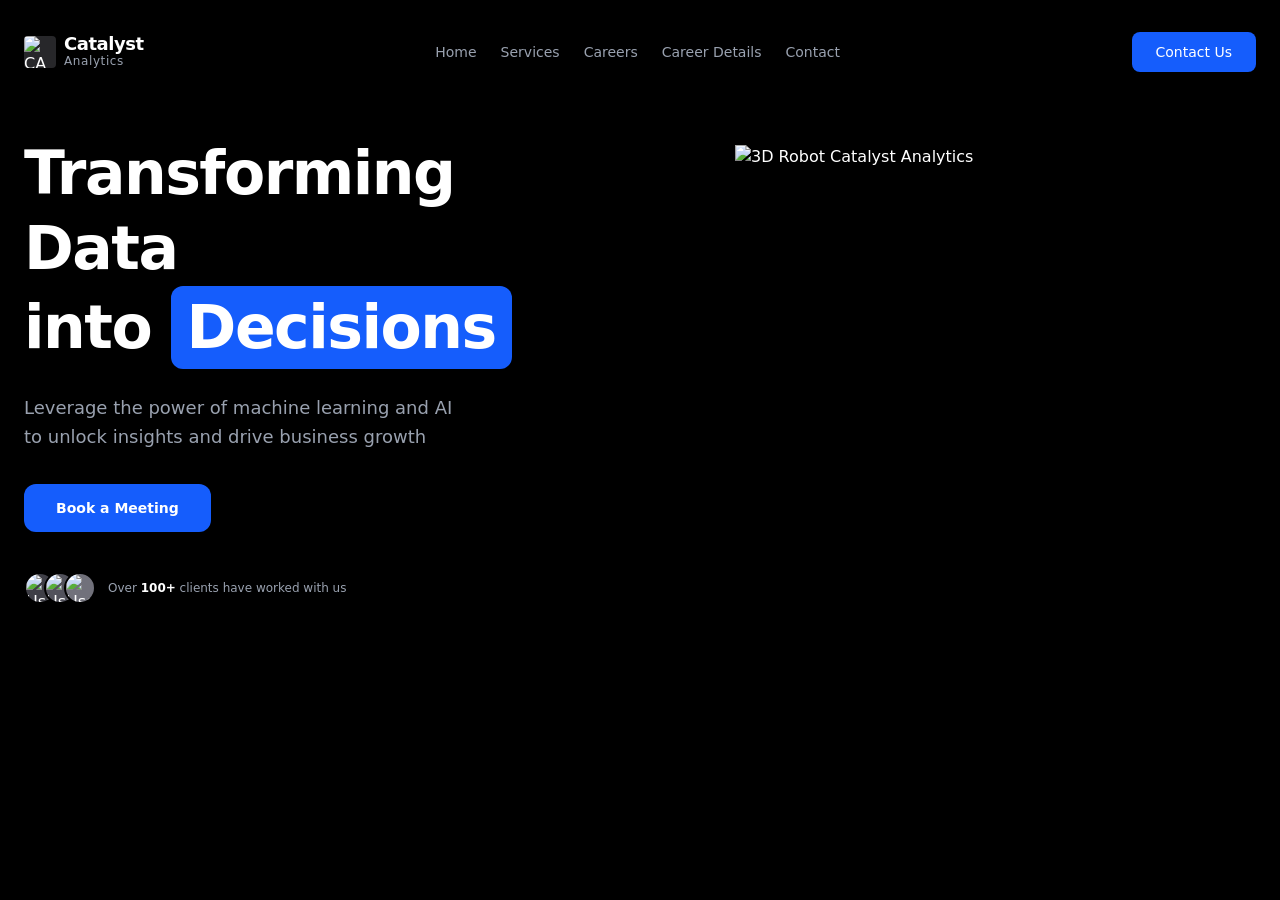
==== index.html @ 582352ec "sek1-p1" ====
<!DOCTYPE html>
<html lang="en">

<head>
  <meta charset="UTF-8">
  <meta name="viewport" content="width=device-width, initial-scale=1.0">
  <title>Document</title>
  <link rel="stylesheet" href="./src/output.css">
</head>

<body class="bg-black text-white font-sans min-h-screen">

    <div class="max-w-7xl mx-auto px-6 py-4">

        <header class="flex flex-col md:flex-row items-center justify-between gap-6 py-4 mb-12">
            
            <div class="flex items-center gap-2">
                <div class="w-8 h-8 bg-zinc-800 rounded flex items-center justify-center overflow-hidden">
                    <img src="" alt="CA Иконка" class="w-full h-full object-contain">
                </div>
                <div class="flex flex-col text-left">
                    <span class="font-black text-lg tracking-tight leading-none">Catalyst</span>
                    <span class="text-xs text-gray-400 tracking-wider">Analytics</span>
                </div>
            </div>

            <nav class="flex flex-wrap justify-center items-center gap-6 text-sm text-gray-400">
                <a href="#">Home</a>
                <a href="#">Services</a>
                <a href="#">Careers</a>
                <a href="#">Career Details</a>
                <a href="#">Contact</a>
            </nav>

            <div>
                <a href="#" class="bg-blue-600 text-white font-medium text-sm px-6 py-2.5 rounded-lg inline-block">
                    Contact Us
                </a>
            </div>

        </header>

        <main class="flex flex-col md:flex-row items-center justify-between gap-12 mt-4">
            
            <div class="w-full md:w-1/2 text-center md:text-left flex flex-col items-center md:items-start">
                
                <h1 class="text-4xl md:text-6xl font-extrabold tracking-tight leading-tight mb-6">
                    Transforming Data <br class="hidden md:inline"> 
                    into <span class="bg-blue-600 text-white px-4 py-1 rounded-xl inline-block mt-2 md:mt-0">Decisions</span>
                </h1>
                
                <p class="text-gray-400 text-base md:text-lg max-w-md mb-8 leading-relaxed">
                    Leverage the power of machine learning and AI to unlock insights and drive business growth
                </p>
                
                <div class="mb-10">
                    <a href="#" class="bg-blue-600 text-white font-semibold text-sm px-8 py-3.5 rounded-xl inline-block">
                        Book a Meeting
                    </a>
                </div>

                <div class="flex items-center gap-3">
                    <div class="flex -space-x-3">
                        <div class="w-8 h-8 rounded-full bg-zinc-700 border-2 border-black overflow-hidden">
                            <img src="" alt="User 1" class="w-full h-full object-cover">
                        </div>
                        <div class="w-8 h-8 rounded-full bg-zinc-600 border-2 border-black overflow-hidden">
                            <img src="" alt="User 2" class="w-full h-full object-cover">
                        </div>
                        <div class="w-8 h-8 rounded-full bg-zinc-500 border-2 border-black overflow-hidden">
                            <img src="" alt="User 3" class="w-full h-full object-cover">
                        </div>
                    </div>
                    <p class="text-xs text-gray-400">
                        Over <span class="text-white font-bold">100+</span> clients have worked with us
                    </p>
                </div>

            </div>

            <div class="w-full md:w-1/2 flex justify-center items-center">
                <div class="w-72 h-72 md:w-[450px] md:h-[450px] flex items-center justify-center overflow-hidden">
                    <img src="" alt="3D Robot Catalyst Analytics" class="w-full h-full object-contain">
                </div>
            </div>

        </main>

    </div>

</body>

</html>
---- src/output.css ----
/*! tailwindcss v4.3.0 | MIT License | https://tailwindcss.com */
@layer properties;
@layer theme, base, components, utilities;
@layer theme {
  :root, :host {
    --font-sans: ui-sans-serif, system-ui, sans-serif, "Apple Color Emoji",
      "Segoe UI Emoji", "Segoe UI Symbol", "Noto Color Emoji";
    --font-mono: ui-monospace, SFMono-Regular, Menlo, Monaco, Consolas, "Liberation Mono",
      "Courier New", monospace;
    --color-blue-600: oklch(54.6% 0.245 262.881);
    --color-gray-400: oklch(70.7% 0.022 261.325);
    --color-zinc-500: oklch(55.2% 0.016 285.938);
    --color-zinc-600: oklch(44.2% 0.017 285.786);
    --color-zinc-700: oklch(37% 0.013 285.805);
    --color-zinc-800: oklch(27.4% 0.006 286.033);
    --color-black: #000;
    --color-white: #fff;
    --spacing: 0.25rem;
    --container-md: 28rem;
    --container-7xl: 80rem;
    --text-xs: 0.75rem;
    --text-xs--line-height: calc(1 / 0.75);
    --text-sm: 0.875rem;
    --text-sm--line-height: calc(1.25 / 0.875);
    --text-base: 1rem;
    --text-base--line-height: calc(1.5 / 1);
    --text-lg: 1.125rem;
    --text-lg--line-height: calc(1.75 / 1.125);
    --text-4xl: 2.25rem;
    --text-4xl--line-height: calc(2.5 / 2.25);
    --text-6xl: 3.75rem;
    --text-6xl--line-height: 1;
    --font-weight-medium: 500;
    --font-weight-semibold: 600;
    --font-weight-bold: 700;
    --font-weight-extrabold: 800;
    --font-weight-black: 900;
    --tracking-tight: -0.025em;
    --tracking-wider: 0.05em;
    --leading-tight: 1.25;
    --leading-relaxed: 1.625;
    --radius-lg: 0.5rem;
    --radius-xl: 0.75rem;
    --default-font-family: var(--font-sans);
    --default-mono-font-family: var(--font-mono);
  }
}
@layer base {
  *, ::after, ::before, ::backdrop, ::file-selector-button {
    box-sizing: border-box;
    margin: 0;
    padding: 0;
    border: 0 solid;
  }
  html, :host {
    line-height: 1.5;
    -webkit-text-size-adjust: 100%;
    tab-size: 4;
    font-family: var(--default-font-family, ui-sans-serif, system-ui, sans-serif, "Apple Color Emoji", "Segoe UI Emoji", "Segoe UI Symbol", "Noto Color Emoji");
    font-feature-settings: var(--default-font-feature-settings, normal);
    font-variation-settings: var(--default-font-variation-settings, normal);
    -webkit-tap-highlight-color: transparent;
  }
  hr {
    height: 0;
    color: inherit;
    border-top-width: 1px;
  }
  abbr:where([title]) {
    -webkit-text-decoration: underline dotted;
    text-decoration: underline dotted;
  }
  h1, h2, h3, h4, h5, h6 {
    font-size: inherit;
    font-weight: inherit;
  }
  a {
    color: inherit;
    -webkit-text-decoration: inherit;
    text-decoration: inherit;
  }
  b, strong {
    font-weight: bolder;
  }
  code, kbd, samp, pre {
    font-family: var(--default-mono-font-family, ui-monospace, SFMono-Regular, Menlo, Monaco, Consolas, "Liberation Mono", "Courier New", monospace);
    font-feature-settings: var(--default-mono-font-feature-settings, normal);
    font-variation-settings: var(--default-mono-font-variation-settings, normal);
    font-size: 1em;
  }
  small {
    font-size: 80%;
  }
  sub, sup {
    font-size: 75%;
    line-height: 0;
    position: relative;
    vertical-align: baseline;
  }
  sub {
    bottom: -0.25em;
  }
  sup {
    top: -0.5em;
  }
  table {
    text-indent: 0;
    border-color: inherit;
    border-collapse: collapse;
  }
  :-moz-focusring {
    outline: auto;
  }
  progress {
    vertical-align: baseline;
  }
  summary {
    display: list-item;
  }
  ol, ul, menu {
    list-style: none;
  }
  img, svg, video, canvas, audio, iframe, embed, object {
    display: block;
    vertical-align: middle;
  }
  img, video {
    max-width: 100%;
    height: auto;
  }
  button, input, select, optgroup, textarea, ::file-selector-button {
    font: inherit;
    font-feature-settings: inherit;
    font-variation-settings: inherit;
    letter-spacing: inherit;
    color: inherit;
    border-radius: 0;
    background-color: transparent;
    opacity: 1;
  }
  :where(select:is([multiple], [size])) optgroup {
    font-weight: bolder;
  }
  :where(select:is([multiple], [size])) optgroup option {
    padding-inline-start: 20px;
  }
  ::file-selector-button {
    margin-inline-end: 4px;
  }
  ::placeholder {
    opacity: 1;
  }
  @supports (not (-webkit-appearance: -apple-pay-button))  or (contain-intrinsic-size: 1px) {
    ::placeholder {
      color: currentcolor;
      @supports (color: color-mix(in lab, red, red)) {
        color: color-mix(in oklab, currentcolor 50%, transparent);
      }
    }
  }
  textarea {
    resize: vertical;
  }
  ::-webkit-search-decoration {
    -webkit-appearance: none;
  }
  ::-webkit-date-and-time-value {
    min-height: 1lh;
    text-align: inherit;
  }
  ::-webkit-datetime-edit {
    display: inline-flex;
  }
  ::-webkit-datetime-edit-fields-wrapper {
    padding: 0;
  }
  ::-webkit-datetime-edit, ::-webkit-datetime-edit-year-field, ::-webkit-datetime-edit-month-field, ::-webkit-datetime-edit-day-field, ::-webkit-datetime-edit-hour-field, ::-webkit-datetime-edit-minute-field, ::-webkit-datetime-edit-second-field, ::-webkit-datetime-edit-millisecond-field, ::-webkit-datetime-edit-meridiem-field {
    padding-block: 0;
  }
  ::-webkit-calendar-picker-indicator {
    line-height: 1;
  }
  :-moz-ui-invalid {
    box-shadow: none;
  }
  button, input:where([type="button"], [type="reset"], [type="submit"]), ::file-selector-button {
    appearance: button;
  }
  ::-webkit-inner-spin-button, ::-webkit-outer-spin-button {
    height: auto;
  }
  [hidden]:where(:not([hidden="until-found"])) {
    display: none !important;
  }
}
@layer utilities {
  .mx-auto {
    margin-inline: auto;
  }
  .mt-2 {
    margin-top: calc(var(--spacing) * 2);
  }
  .mt-4 {
    margin-top: calc(var(--spacing) * 4);
  }
  .mb-6 {
    margin-bottom: calc(var(--spacing) * 6);
  }
  .mb-8 {
    margin-bottom: calc(var(--spacing) * 8);
  }
  .mb-10 {
    margin-bottom: calc(var(--spacing) * 10);
  }
  .mb-12 {
    margin-bottom: calc(var(--spacing) * 12);
  }
  .flex {
    display: flex;
  }
  .hidden {
    display: none;
  }
  .inline-block {
    display: inline-block;
  }
  .table {
    display: table;
  }
  .h-8 {
    height: calc(var(--spacing) * 8);
  }
  .h-72 {
    height: calc(var(--spacing) * 72);
  }
  .h-full {
    height: 100%;
  }
  .min-h-screen {
    min-height: 100vh;
  }
  .w-8 {
    width: calc(var(--spacing) * 8);
  }
  .w-72 {
    width: calc(var(--spacing) * 72);
  }
  .w-full {
    width: 100%;
  }
  .max-w-7xl {
    max-width: var(--container-7xl);
  }
  .max-w-md {
    max-width: var(--container-md);
  }
  .border-collapse {
    border-collapse: collapse;
  }
  .resize {
    resize: both;
  }
  .flex-col {
    flex-direction: column;
  }
  .flex-wrap {
    flex-wrap: wrap;
  }
  .items-center {
    align-items: center;
  }
  .justify-between {
    justify-content: space-between;
  }
  .justify-center {
    justify-content: center;
  }
  .gap-2 {
    gap: calc(var(--spacing) * 2);
  }
  .gap-3 {
    gap: calc(var(--spacing) * 3);
  }
  .gap-6 {
    gap: calc(var(--spacing) * 6);
  }
  .gap-12 {
    gap: calc(var(--spacing) * 12);
  }
  .-space-x-3 {
    :where(& > :not(:last-child)) {
      --tw-space-x-reverse: 0;
      margin-inline-start: calc(calc(var(--spacing) * -3) * var(--tw-space-x-reverse));
      margin-inline-end: calc(calc(var(--spacing) * -3) * calc(1 - var(--tw-space-x-reverse)));
    }
  }
  .overflow-hidden {
    overflow: hidden;
  }
  .rounded {
    border-radius: 0.25rem;
  }
  .rounded-full {
    border-radius: calc(infinity * 1px);
  }
  .rounded-lg {
    border-radius: var(--radius-lg);
  }
  .rounded-xl {
    border-radius: var(--radius-xl);
  }
  .border {
    border-style: var(--tw-border-style);
    border-width: 1px;
  }
  .border-2 {
    border-style: var(--tw-border-style);
    border-width: 2px;
  }
  .border-black {
    border-color: var(--color-black);
  }
  .bg-black {
    background-color: var(--color-black);
  }
  .bg-blue-600 {
    background-color: var(--color-blue-600);
  }
  .bg-zinc-500 {
    background-color: var(--color-zinc-500);
  }
  .bg-zinc-600 {
    background-color: var(--color-zinc-600);
  }
  .bg-zinc-700 {
    background-color: var(--color-zinc-700);
  }
  .bg-zinc-800 {
    background-color: var(--color-zinc-800);
  }
  .object-contain {
    object-fit: contain;
  }
  .object-cover {
    object-fit: cover;
  }
  .px-4 {
    padding-inline: calc(var(--spacing) * 4);
  }
  .px-6 {
    padding-inline: calc(var(--spacing) * 6);
  }
  .px-8 {
    padding-inline: calc(var(--spacing) * 8);
  }
  .py-1 {
    padding-block: calc(var(--spacing) * 1);
  }
  .py-2 {
    padding-block: calc(var(--spacing) * 2);
  }
  .py-2\.5 {
    padding-block: calc(var(--spacing) * 2.5);
  }
  .py-3 {
    padding-block: calc(var(--spacing) * 3);
  }
  .py-3\.5 {
    padding-block: calc(var(--spacing) * 3.5);
  }
  .py-4 {
    padding-block: calc(var(--spacing) * 4);
  }
  .text-center {
    text-align: center;
  }
  .text-left {
    text-align: left;
  }
  .font-sans {
    font-family: var(--font-sans);
  }
  .text-4xl {
    font-size: var(--text-4xl);
    line-height: var(--tw-leading, var(--text-4xl--line-height));
  }
  .text-base {
    font-size: var(--text-base);
    line-height: var(--tw-leading, var(--text-base--line-height));
  }
  .text-lg {
    font-size: var(--text-lg);
    line-height: var(--tw-leading, var(--text-lg--line-height));
  }
  .text-sm {
    font-size: var(--text-sm);
    line-height: var(--tw-leading, var(--text-sm--line-height));
  }
  .text-xs {
    font-size: var(--text-xs);
    line-height: var(--tw-leading, var(--text-xs--line-height));
  }
  .leading-none {
    --tw-leading: 1;
    line-height: 1;
  }
  .leading-relaxed {
    --tw-leading: var(--leading-relaxed);
    line-height: var(--leading-relaxed);
  }
  .leading-tight {
    --tw-leading: var(--leading-tight);
    line-height: var(--leading-tight);
  }
  .font-black {
    --tw-font-weight: var(--font-weight-black);
    font-weight: var(--font-weight-black);
  }
  .font-bold {
    --tw-font-weight: var(--font-weight-bold);
    font-weight: var(--font-weight-bold);
  }
  .font-extrabold {
    --tw-font-weight: var(--font-weight-extrabold);
    font-weight: var(--font-weight-extrabold);
  }
  .font-medium {
    --tw-font-weight: var(--font-weight-medium);
    font-weight: var(--font-weight-medium);
  }
  .font-semibold {
    --tw-font-weight: var(--font-weight-semibold);
    font-weight: var(--font-weight-semibold);
  }
  .tracking-tight {
    --tw-tracking: var(--tracking-tight);
    letter-spacing: var(--tracking-tight);
  }
  .tracking-wider {
    --tw-tracking: var(--tracking-wider);
    letter-spacing: var(--tracking-wider);
  }
  .text-gray-400 {
    color: var(--color-gray-400);
  }
  .text-white {
    color: var(--color-white);
  }
  .underline {
    text-decoration-line: underline;
  }
  .outline {
    outline-style: var(--tw-outline-style);
    outline-width: 1px;
  }
  .md\:mt-0 {
    @media (width >= 48rem) {
      margin-top: calc(var(--spacing) * 0);
    }
  }
  .md\:inline {
    @media (width >= 48rem) {
      display: inline;
    }
  }
  .md\:h-\[450px\] {
    @media (width >= 48rem) {
      height: 450px;
    }
  }
  .md\:w-1\/2 {
    @media (width >= 48rem) {
      width: calc(1 / 2 * 100%);
    }
  }
  .md\:w-\[450px\] {
    @media (width >= 48rem) {
      width: 450px;
    }
  }
  .md\:flex-row {
    @media (width >= 48rem) {
      flex-direction: row;
    }
  }
  .md\:items-start {
    @media (width >= 48rem) {
      align-items: flex-start;
    }
  }
  .md\:text-left {
    @media (width >= 48rem) {
      text-align: left;
    }
  }
  .md\:text-6xl {
    @media (width >= 48rem) {
      font-size: var(--text-6xl);
      line-height: var(--tw-leading, var(--text-6xl--line-height));
    }
  }
  .md\:text-lg {
    @media (width >= 48rem) {
      font-size: var(--text-lg);
      line-height: var(--tw-leading, var(--text-lg--line-height));
    }
  }
}
@property --tw-space-x-reverse {
  syntax: "*";
  inherits: false;
  initial-value: 0;
}
@property --tw-border-style {
  syntax: "*";
  inherits: false;
  initial-value: solid;
}
@property --tw-leading {
  syntax: "*";
  inherits: false;
}
@property --tw-font-weight {
  syntax: "*";
  inherits: false;
}
@property --tw-tracking {
  syntax: "*";
  inherits: false;
}
@property --tw-outline-style {
  syntax: "*";
  inherits: false;
  initial-value: solid;
}
@layer properties {
  @supports ((-webkit-hyphens: none) and (not (margin-trim: inline))) or ((-moz-orient: inline) and (not (color:rgb(from red r g b)))) {
    *, ::before, ::after, ::backdrop {
      --tw-space-x-reverse: 0;
      --tw-border-style: solid;
      --tw-leading: initial;
      --tw-font-weight: initial;
      --tw-tracking: initial;
      --tw-outline-style: solid;
    }
  }
}
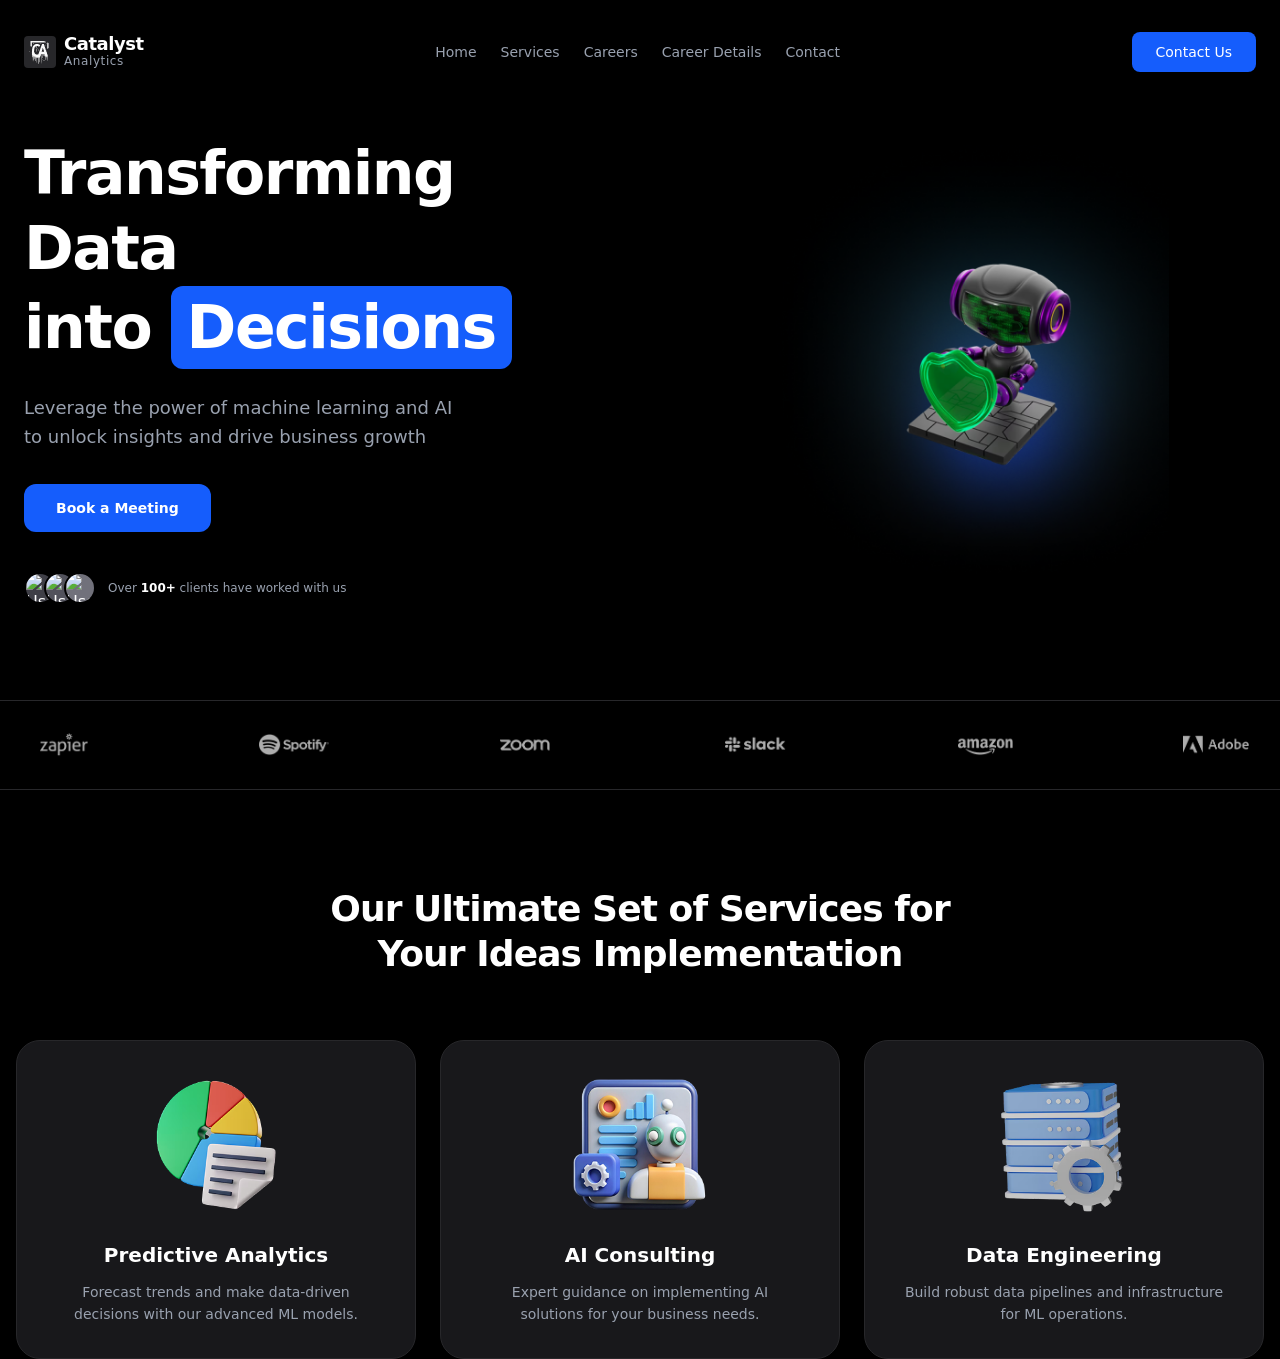
==== commit 0e2da45a: "sek2-p1" ====
--- a/index.html
+++ b/index.html
@@ -16,7 +16,7 @@
             
             <div class="flex items-center gap-2">
                 <div class="w-8 h-8 bg-zinc-800 rounded flex items-center justify-center overflow-hidden">
-                    <img src="" alt="CA Иконка" class="w-full h-full object-contain">
+                    <img src="./images/calogo1 1.png" alt="CA Иконка" class="w-full h-full object-contain">
                 </div>
                 <div class="flex flex-col text-left">
                     <span class="font-black text-lg tracking-tight leading-none">Catalyst</span>
@@ -80,7 +80,7 @@
 
             <div class="w-full md:w-1/2 flex justify-center items-center">
                 <div class="w-72 h-72 md:w-[450px] md:h-[450px] flex items-center justify-center overflow-hidden">
-                    <img src="" alt="3D Robot Catalyst Analytics" class="w-full h-full object-contain">
+                    <img src="./images/robot area.png" alt="3D Robot Catalyst Analytics" class="w-full h-full object-contain">
                 </div>
             </div>
 
@@ -88,6 +88,81 @@
 
     </div>
 
+
+
+<section class="mt-20">
+
+    <div class="border-t border-b border-zinc-800 py-8 flex flex-wrap items-center justify-center lg:justify-between gap-8 px-4 mb-24">
+        <div class="h-6 w-24 flex items-center justify-center">
+            <img src="./images/Logo (5).png" alt="Zapier" class="max-h-full max-w-full object-contain brightness-75">
+        </div>
+        <div class="h-6 w-24 flex items-center justify-center">
+            <img src="./images/Logo (6).png" alt="Spotify" class="max-h-full max-w-full object-contain brightness-75">
+        </div>
+        <div class="h-6 w-24 flex items-center justify-center">
+            <img src="./images/Logo (7).png" alt="Zoom" class="max-h-full max-w-full object-contain brightness-75">
+        </div>
+        <div class="h-6 w-24 flex items-center justify-center">
+            <img src="./images/Logo (8).png" alt="Slack" class="max-h-full max-w-full object-contain brightness-75">
+        </div>
+        <div class="h-6 w-24 flex items-center justify-center">
+            <img src="./images/Logo (9).png" alt="Amazon" class="max-h-full max-w-full object-contain brightness-75">
+        </div>
+        <div class="h-6 w-24 flex items-center justify-center">
+            <img src="./images/Logo (10).png" alt="Adobe" class="max-h-full max-w-full object-contain brightness-75">
+        </div>
+    </div>
+
+    <div class="text-center max-w-2xl mx-auto mb-16 px-4">
+        <h2 class="text-2xl md:text-4xl font-bold tracking-tight text-white leading-tight">
+            Our Ultimate Set of Services for Your Ideas Implementation
+        </h2>
+    </div>
+
+    <div class="grid grid-cols-1 lg:grid-cols-3 gap-6 px-4">
+
+        <div class="bg-zinc-900 border border-zinc-800 rounded-3xl p-8 flex flex-col items-center text-center">
+            <div class="w-36 h-36 mb-6 flex items-center justify-center">
+                <img src="./images/72355892508 1.png" alt="Predictive Analytics Icon" class="max-w-full max-h-full object-contain">
+            </div>
+            <h3 class="text-xl font-bold text-white mb-3">
+                Predictive Analytics
+            </h3>
+            <p class="text-gray-400 text-sm leading-relaxed max-w-xs">
+                Forecast trends and make data-driven decisions with our advanced ML models.
+            </p>
+        </div>
+
+        <div class="bg-zinc-900 border border-zinc-800 rounded-3xl p-8 flex flex-col items-center text-center">
+            <div class="w-36 h-36 mb-6 flex items-center justify-center">
+                <img src="./images/72355892508 1 (1).png" alt="AI Consulting Icon" class="max-w-full max-h-full object-contain">
+            </div>
+            <h3 class="text-xl font-bold text-white mb-3">
+                AI Consulting
+            </h3>
+            <p class="text-gray-400 text-sm leading-relaxed max-w-xs">
+                Expert guidance on implementing AI solutions for your business needs.
+            </p>
+        </div>
+
+        <div class="bg-zinc-900 border border-zinc-800 rounded-3xl p-8 flex flex-col items-center text-center">
+            <div class="w-36 h-36 mb-6 flex items-center justify-center">
+                <img src="./images/72355892508 1 (2).png" alt="Data Engineering Icon" class="max-w-full max-h-full object-contain">
+            </div>
+            <h3 class="text-xl font-bold text-white mb-3">
+                Data Engineering
+            </h3>
+            <p class="text-gray-400 text-sm leading-relaxed max-w-xs">
+                Build robust data pipelines and infrastructure for ML operations.
+            </p>
+        </div>
+
+    </div>
+
+</section>
+
+
+
 </body>
 
 </html>
--- a/src/output.css
+++ b/src/output.css
@@ -13,10 +13,13 @@
     --color-zinc-600: oklch(44.2% 0.017 285.786);
     --color-zinc-700: oklch(37% 0.013 285.805);
     --color-zinc-800: oklch(27.4% 0.006 286.033);
+    --color-zinc-900: oklch(21% 0.006 285.885);
     --color-black: #000;
     --color-white: #fff;
     --spacing: 0.25rem;
+    --container-xs: 20rem;
     --container-md: 28rem;
+    --container-2xl: 42rem;
     --container-7xl: 80rem;
     --text-xs: 0.75rem;
     --text-xs--line-height: calc(1 / 0.75);
@@ -26,6 +29,10 @@
     --text-base--line-height: calc(1.5 / 1);
     --text-lg: 1.125rem;
     --text-lg--line-height: calc(1.75 / 1.125);
+    --text-xl: 1.25rem;
+    --text-xl--line-height: calc(1.75 / 1.25);
+    --text-2xl: 1.5rem;
+    --text-2xl--line-height: calc(2 / 1.5);
     --text-4xl: 2.25rem;
     --text-4xl--line-height: calc(2.5 / 2.25);
     --text-6xl: 3.75rem;
@@ -41,6 +48,7 @@
     --leading-relaxed: 1.625;
     --radius-lg: 0.5rem;
     --radius-xl: 0.75rem;
+    --radius-3xl: 1.5rem;
     --default-font-family: var(--font-sans);
     --default-mono-font-family: var(--font-mono);
   }
@@ -203,6 +211,12 @@
   .mt-4 {
     margin-top: calc(var(--spacing) * 4);
   }
+  .mt-20 {
+    margin-top: calc(var(--spacing) * 20);
+  }
+  .mb-3 {
+    margin-bottom: calc(var(--spacing) * 3);
+  }
   .mb-6 {
     margin-bottom: calc(var(--spacing) * 6);
   }
@@ -215,9 +229,18 @@
   .mb-12 {
     margin-bottom: calc(var(--spacing) * 12);
   }
+  .mb-16 {
+    margin-bottom: calc(var(--spacing) * 16);
+  }
+  .mb-24 {
+    margin-bottom: calc(var(--spacing) * 24);
+  }
   .flex {
     display: flex;
   }
+  .grid {
+    display: grid;
+  }
   .hidden {
     display: none;
   }
@@ -227,39 +250,66 @@
   .table {
     display: table;
   }
+  .h-6 {
+    height: calc(var(--spacing) * 6);
+  }
   .h-8 {
     height: calc(var(--spacing) * 8);
   }
+  .h-36 {
+    height: calc(var(--spacing) * 36);
+  }
   .h-72 {
     height: calc(var(--spacing) * 72);
   }
   .h-full {
     height: 100%;
   }
+  .max-h-full {
+    max-height: 100%;
+  }
   .min-h-screen {
     min-height: 100vh;
   }
   .w-8 {
     width: calc(var(--spacing) * 8);
   }
+  .w-24 {
+    width: calc(var(--spacing) * 24);
+  }
+  .w-36 {
+    width: calc(var(--spacing) * 36);
+  }
   .w-72 {
     width: calc(var(--spacing) * 72);
   }
   .w-full {
     width: 100%;
   }
+  .max-w-2xl {
+    max-width: var(--container-2xl);
+  }
   .max-w-7xl {
     max-width: var(--container-7xl);
   }
+  .max-w-full {
+    max-width: 100%;
+  }
   .max-w-md {
     max-width: var(--container-md);
   }
+  .max-w-xs {
+    max-width: var(--container-xs);
+  }
   .border-collapse {
     border-collapse: collapse;
   }
   .resize {
     resize: both;
   }
+  .grid-cols-1 {
+    grid-template-columns: repeat(1, minmax(0, 1fr));
+  }
   .flex-col {
     flex-direction: column;
   }
@@ -283,6 +333,9 @@
   }
   .gap-6 {
     gap: calc(var(--spacing) * 6);
+  }
+  .gap-8 {
+    gap: calc(var(--spacing) * 8);
   }
   .gap-12 {
     gap: calc(var(--spacing) * 12);
@@ -300,6 +353,9 @@
   .rounded {
     border-radius: 0.25rem;
   }
+  .rounded-3xl {
+    border-radius: var(--radius-3xl);
+  }
   .rounded-full {
     border-radius: calc(infinity * 1px);
   }
@@ -317,9 +373,20 @@
     border-style: var(--tw-border-style);
     border-width: 2px;
   }
+  .border-t {
+    border-top-style: var(--tw-border-style);
+    border-top-width: 1px;
+  }
+  .border-b {
+    border-bottom-style: var(--tw-border-style);
+    border-bottom-width: 1px;
+  }
   .border-black {
     border-color: var(--color-black);
   }
+  .border-zinc-800 {
+    border-color: var(--color-zinc-800);
+  }
   .bg-black {
     background-color: var(--color-black);
   }
@@ -338,12 +405,18 @@
   .bg-zinc-800 {
     background-color: var(--color-zinc-800);
   }
+  .bg-zinc-900 {
+    background-color: var(--color-zinc-900);
+  }
   .object-contain {
     object-fit: contain;
   }
   .object-cover {
     object-fit: cover;
   }
+  .p-8 {
+    padding: calc(var(--spacing) * 8);
+  }
   .px-4 {
     padding-inline: calc(var(--spacing) * 4);
   }
@@ -371,6 +444,9 @@
   .py-4 {
     padding-block: calc(var(--spacing) * 4);
   }
+  .py-8 {
+    padding-block: calc(var(--spacing) * 8);
+  }
   .text-center {
     text-align: center;
   }
@@ -379,6 +455,10 @@
   }
   .font-sans {
     font-family: var(--font-sans);
+  }
+  .text-2xl {
+    font-size: var(--text-2xl);
+    line-height: var(--tw-leading, var(--text-2xl--line-height));
   }
   .text-4xl {
     font-size: var(--text-4xl);
@@ -396,6 +476,10 @@
     font-size: var(--text-sm);
     line-height: var(--tw-leading, var(--text-sm--line-height));
   }
+  .text-xl {
+    font-size: var(--text-xl);
+    line-height: var(--tw-leading, var(--text-xl--line-height));
+  }
   .text-xs {
     font-size: var(--text-xs);
     line-height: var(--tw-leading, var(--text-xs--line-height));
@@ -453,6 +537,13 @@
     outline-style: var(--tw-outline-style);
     outline-width: 1px;
   }
+  .brightness-75 {
+    --tw-brightness: brightness(75%);
+    filter: var(--tw-blur,) var(--tw-brightness,) var(--tw-contrast,) var(--tw-grayscale,) var(--tw-hue-rotate,) var(--tw-invert,) var(--tw-saturate,) var(--tw-sepia,) var(--tw-drop-shadow,);
+  }
+  .filter {
+    filter: var(--tw-blur,) var(--tw-brightness,) var(--tw-contrast,) var(--tw-grayscale,) var(--tw-hue-rotate,) var(--tw-invert,) var(--tw-saturate,) var(--tw-sepia,) var(--tw-drop-shadow,);
+  }
   .md\:mt-0 {
     @media (width >= 48rem) {
       margin-top: calc(var(--spacing) * 0);
@@ -491,6 +582,12 @@
   .md\:text-left {
     @media (width >= 48rem) {
       text-align: left;
+    }
+  }
+  .md\:text-4xl {
+    @media (width >= 48rem) {
+      font-size: var(--text-4xl);
+      line-height: var(--tw-leading, var(--text-4xl--line-height));
     }
   }
   .md\:text-6xl {
@@ -505,6 +602,16 @@
       line-height: var(--tw-leading, var(--text-lg--line-height));
     }
   }
+  .lg\:grid-cols-3 {
+    @media (width >= 64rem) {
+      grid-template-columns: repeat(3, minmax(0, 1fr));
+    }
+  }
+  .lg\:justify-between {
+    @media (width >= 64rem) {
+      justify-content: space-between;
+    }
+  }
 }
 @property --tw-space-x-reverse {
   syntax: "*";
@@ -532,6 +639,59 @@
   syntax: "*";
   inherits: false;
   initial-value: solid;
+}
+@property --tw-blur {
+  syntax: "*";
+  inherits: false;
+}
+@property --tw-brightness {
+  syntax: "*";
+  inherits: false;
+}
+@property --tw-contrast {
+  syntax: "*";
+  inherits: false;
+}
+@property --tw-grayscale {
+  syntax: "*";
+  inherits: false;
+}
+@property --tw-hue-rotate {
+  syntax: "*";
+  inherits: false;
+}
+@property --tw-invert {
+  syntax: "*";
+  inherits: false;
+}
+@property --tw-opacity {
+  syntax: "*";
+  inherits: false;
+}
+@property --tw-saturate {
+  syntax: "*";
+  inherits: false;
+}
+@property --tw-sepia {
+  syntax: "*";
+  inherits: false;
+}
+@property --tw-drop-shadow {
+  syntax: "*";
+  inherits: false;
+}
+@property --tw-drop-shadow-color {
+  syntax: "*";
+  inherits: false;
+}
+@property --tw-drop-shadow-alpha {
+  syntax: "<percentage>";
+  inherits: false;
+  initial-value: 100%;
+}
+@property --tw-drop-shadow-size {
+  syntax: "*";
+  inherits: false;
 }
 @layer properties {
   @supports ((-webkit-hyphens: none) and (not (margin-trim: inline))) or ((-moz-orient: inline) and (not (color:rgb(from red r g b)))) {
@@ -542,6 +702,19 @@
       --tw-font-weight: initial;
       --tw-tracking: initial;
       --tw-outline-style: solid;
-    }
-  }
-}
+      --tw-blur: initial;
+      --tw-brightness: initial;
+      --tw-contrast: initial;
+      --tw-grayscale: initial;
+      --tw-hue-rotate: initial;
+      --tw-invert: initial;
+      --tw-opacity: initial;
+      --tw-saturate: initial;
+      --tw-sepia: initial;
+      --tw-drop-shadow: initial;
+      --tw-drop-shadow-color: initial;
+      --tw-drop-shadow-alpha: 100%;
+      --tw-drop-shadow-size: initial;
+    }
+  }
+}
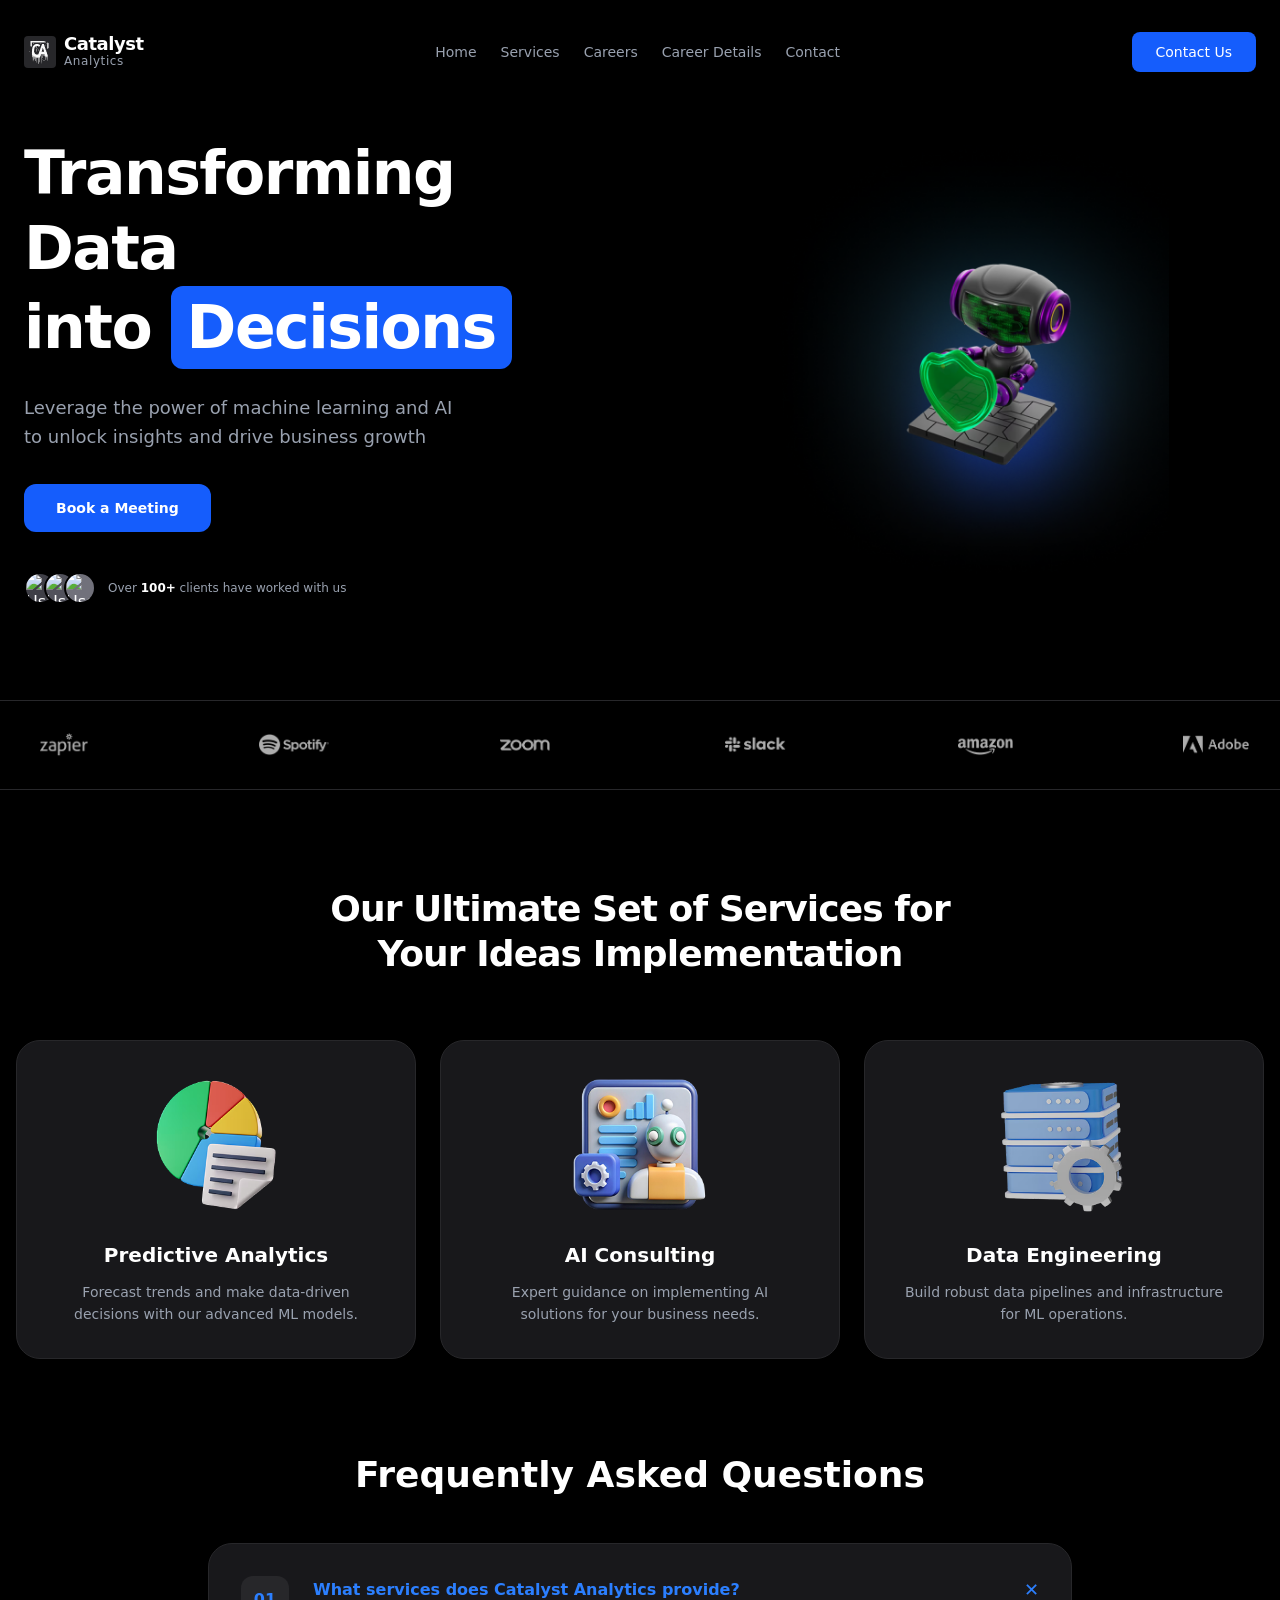
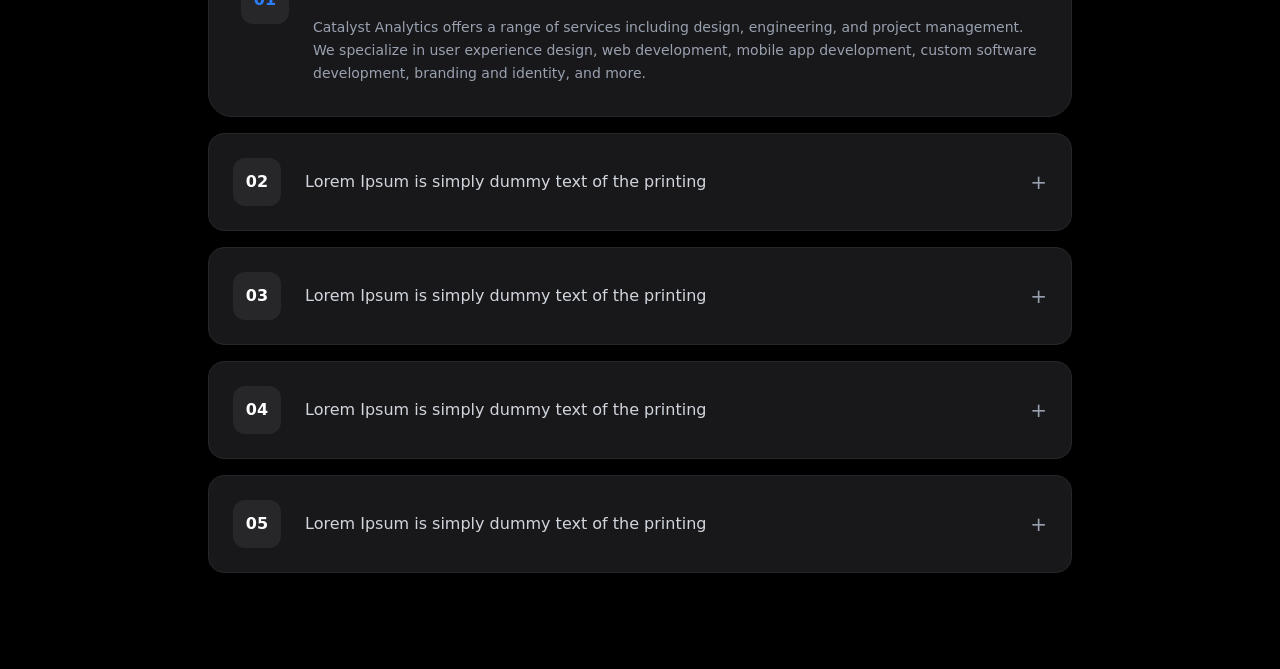
==== commit 7900fbce: "sek3-p1" ====
--- a/index.html
+++ b/index.html
@@ -162,6 +162,85 @@
 </section>
 
 
+<section class="mt-24 mb-24 max-w-4xl mx-auto px-4">
+
+    <h2 class="text-2xl md:text-4xl font-bold text-center text-white mb-12">
+        Frequently Asked Questions
+    </h2>
+
+    <div class="flex flex-col gap-4">
+
+        <div class="bg-zinc-900 border border-zinc-800 rounded-3xl p-6 md:p-8 flex items-start gap-4 md:gap-6">
+            <div class="w-12 h-12 bg-zinc-800 rounded-xl flex items-center justify-center flex-shrink-0">
+                <span class="text-blue-500 font-bold">01</span>
+            </div>
+            
+            <div class="flex-1">
+                <div class="flex items-center justify-between gap-4 mb-3">
+                    <h3 class="text-blue-500 font-semibold text-sm md:text-base">
+                        What services does Catalyst Analytics provide?
+                    </h3>
+                    <span class="text-blue-500 font-medium text-lg flex-shrink-0">✕</span>
+                </div>
+                <p class="text-gray-400 text-xs md:text-sm leading-relaxed">
+                    Catalyst Analytics offers a range of services including design, engineering, and project management. We specialize in user experience design, web development, mobile app development, custom software development, branding and identity, and more.
+                </p>
+            </div>
+        </div>
+
+        <div class="bg-zinc-900 border border-zinc-800 rounded-2xl p-5 md:p-6 flex items-center gap-4 md:gap-6">
+            <div class="w-12 h-12 bg-zinc-800 rounded-xl flex items-center justify-center flex-shrink-0">
+                <span class="text-white font-bold">02</span>
+            </div>
+            <div class="flex-1 flex items-center justify-between gap-4">
+                <h3 class="text-gray-300 font-medium text-sm md:text-base">
+                    Lorem Ipsum is simply dummy text of the printing
+                </h3>
+                <span class="text-gray-400 font-medium text-xl flex-shrink-0">+</span>
+            </div>
+        </div>
+
+        <div class="bg-zinc-900 border border-zinc-800 rounded-2xl p-5 md:p-6 flex items-center gap-4 md:gap-6">
+            <div class="w-12 h-12 bg-zinc-800 rounded-xl flex items-center justify-center flex-shrink-0">
+                <span class="text-white font-bold">03</span>
+            </div>
+            <div class="flex-1 flex items-center justify-between gap-4">
+                <h3 class="text-gray-300 font-medium text-sm md:text-base">
+                    Lorem Ipsum is simply dummy text of the printing
+                </h3>
+                <span class="text-gray-400 font-medium text-xl flex-shrink-0">+</span>
+            </div>
+        </div>
+
+        <div class="bg-zinc-900 border border-zinc-800 rounded-2xl p-5 md:p-6 flex items-center gap-4 md:gap-6">
+            <div class="w-12 h-12 bg-zinc-800 rounded-xl flex items-center justify-center flex-shrink-0">
+                <span class="text-white font-bold">04</span>
+            </div>
+            <div class="flex-1 flex items-center justify-between gap-4">
+                <h3 class="text-gray-300 font-medium text-sm md:text-base">
+                    Lorem Ipsum is simply dummy text of the printing
+                </h3>
+                <span class="text-gray-400 font-medium text-xl flex-shrink-0">+</span>
+            </div>
+        </div>
+
+        <div class="bg-zinc-900 border border-zinc-800 rounded-2xl p-5 md:p-6 flex items-center gap-4 md:gap-6">
+            <div class="w-12 h-12 bg-zinc-800 rounded-xl flex items-center justify-center flex-shrink-0">
+                <span class="text-white font-bold">05</span>
+            </div>
+            <div class="flex-1 flex items-center justify-between gap-4">
+                <h3 class="text-gray-300 font-medium text-sm md:text-base">
+                    Lorem Ipsum is simply dummy text of the printing
+                </h3>
+                <span class="text-gray-400 font-medium text-xl flex-shrink-0">+</span>
+            </div>
+        </div>
+
+    </div>
+
+</section>
+
+
 
 </body>
 
--- a/src/output.css
+++ b/src/output.css
@@ -7,7 +7,9 @@
       "Segoe UI Emoji", "Segoe UI Symbol", "Noto Color Emoji";
     --font-mono: ui-monospace, SFMono-Regular, Menlo, Monaco, Consolas, "Liberation Mono",
       "Courier New", monospace;
+    --color-blue-500: oklch(62.3% 0.214 259.815);
     --color-blue-600: oklch(54.6% 0.245 262.881);
+    --color-gray-300: oklch(87.2% 0.01 258.338);
     --color-gray-400: oklch(70.7% 0.022 261.325);
     --color-zinc-500: oklch(55.2% 0.016 285.938);
     --color-zinc-600: oklch(44.2% 0.017 285.786);
@@ -20,6 +22,7 @@
     --container-xs: 20rem;
     --container-md: 28rem;
     --container-2xl: 42rem;
+    --container-4xl: 56rem;
     --container-7xl: 80rem;
     --text-xs: 0.75rem;
     --text-xs--line-height: calc(1 / 0.75);
@@ -48,6 +51,7 @@
     --leading-relaxed: 1.625;
     --radius-lg: 0.5rem;
     --radius-xl: 0.75rem;
+    --radius-2xl: 1rem;
     --radius-3xl: 1.5rem;
     --default-font-family: var(--font-sans);
     --default-mono-font-family: var(--font-mono);
@@ -214,6 +218,9 @@
   .mt-20 {
     margin-top: calc(var(--spacing) * 20);
   }
+  .mt-24 {
+    margin-top: calc(var(--spacing) * 24);
+  }
   .mb-3 {
     margin-bottom: calc(var(--spacing) * 3);
   }
@@ -256,6 +263,9 @@
   .h-8 {
     height: calc(var(--spacing) * 8);
   }
+  .h-12 {
+    height: calc(var(--spacing) * 12);
+  }
   .h-36 {
     height: calc(var(--spacing) * 36);
   }
@@ -274,6 +284,9 @@
   .w-8 {
     width: calc(var(--spacing) * 8);
   }
+  .w-12 {
+    width: calc(var(--spacing) * 12);
+  }
   .w-24 {
     width: calc(var(--spacing) * 24);
   }
@@ -289,6 +302,9 @@
   .max-w-2xl {
     max-width: var(--container-2xl);
   }
+  .max-w-4xl {
+    max-width: var(--container-4xl);
+  }
   .max-w-7xl {
     max-width: var(--container-7xl);
   }
@@ -301,6 +317,15 @@
   .max-w-xs {
     max-width: var(--container-xs);
   }
+  .flex-1 {
+    flex: 1;
+  }
+  .flex-shrink {
+    flex-shrink: 1;
+  }
+  .flex-shrink-0 {
+    flex-shrink: 0;
+  }
   .border-collapse {
     border-collapse: collapse;
   }
@@ -319,6 +344,9 @@
   .items-center {
     align-items: center;
   }
+  .items-start {
+    align-items: flex-start;
+  }
   .justify-between {
     justify-content: space-between;
   }
@@ -330,6 +358,9 @@
   }
   .gap-3 {
     gap: calc(var(--spacing) * 3);
+  }
+  .gap-4 {
+    gap: calc(var(--spacing) * 4);
   }
   .gap-6 {
     gap: calc(var(--spacing) * 6);
@@ -353,6 +384,9 @@
   .rounded {
     border-radius: 0.25rem;
   }
+  .rounded-2xl {
+    border-radius: var(--radius-2xl);
+  }
   .rounded-3xl {
     border-radius: var(--radius-3xl);
   }
@@ -414,6 +448,12 @@
   .object-cover {
     object-fit: cover;
   }
+  .p-5 {
+    padding: calc(var(--spacing) * 5);
+  }
+  .p-6 {
+    padding: calc(var(--spacing) * 6);
+  }
   .p-8 {
     padding: calc(var(--spacing) * 8);
   }
@@ -524,6 +564,12 @@
     --tw-tracking: var(--tracking-wider);
     letter-spacing: var(--tracking-wider);
   }
+  .text-blue-500 {
+    color: var(--color-blue-500);
+  }
+  .text-gray-300 {
+    color: var(--color-gray-300);
+  }
   .text-gray-400 {
     color: var(--color-gray-400);
   }
@@ -579,6 +625,21 @@
       align-items: flex-start;
     }
   }
+  .md\:gap-6 {
+    @media (width >= 48rem) {
+      gap: calc(var(--spacing) * 6);
+    }
+  }
+  .md\:p-6 {
+    @media (width >= 48rem) {
+      padding: calc(var(--spacing) * 6);
+    }
+  }
+  .md\:p-8 {
+    @media (width >= 48rem) {
+      padding: calc(var(--spacing) * 8);
+    }
+  }
   .md\:text-left {
     @media (width >= 48rem) {
       text-align: left;
@@ -596,10 +657,22 @@
       line-height: var(--tw-leading, var(--text-6xl--line-height));
     }
   }
+  .md\:text-base {
+    @media (width >= 48rem) {
+      font-size: var(--text-base);
+      line-height: var(--tw-leading, var(--text-base--line-height));
+    }
+  }
   .md\:text-lg {
     @media (width >= 48rem) {
       font-size: var(--text-lg);
       line-height: var(--tw-leading, var(--text-lg--line-height));
+    }
+  }
+  .md\:text-sm {
+    @media (width >= 48rem) {
+      font-size: var(--text-sm);
+      line-height: var(--tw-leading, var(--text-sm--line-height));
     }
   }
   .lg\:grid-cols-3 {
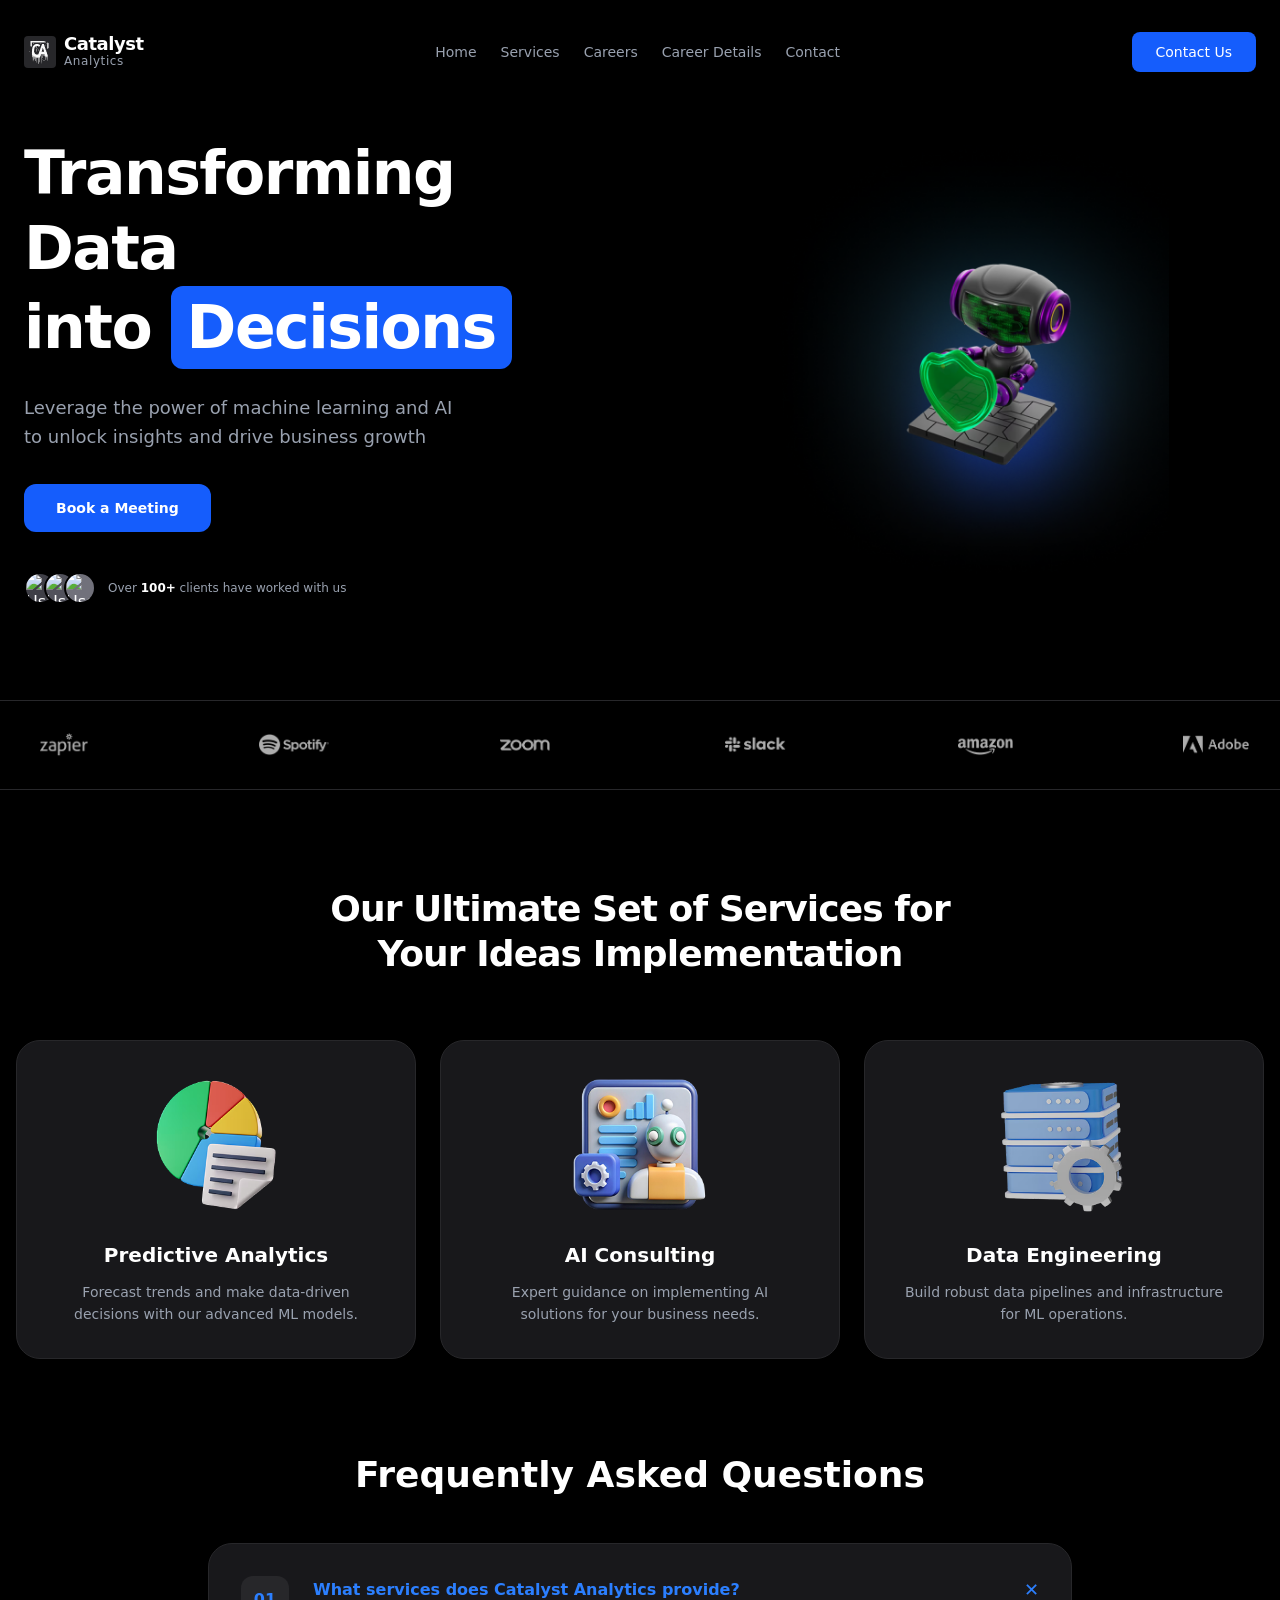
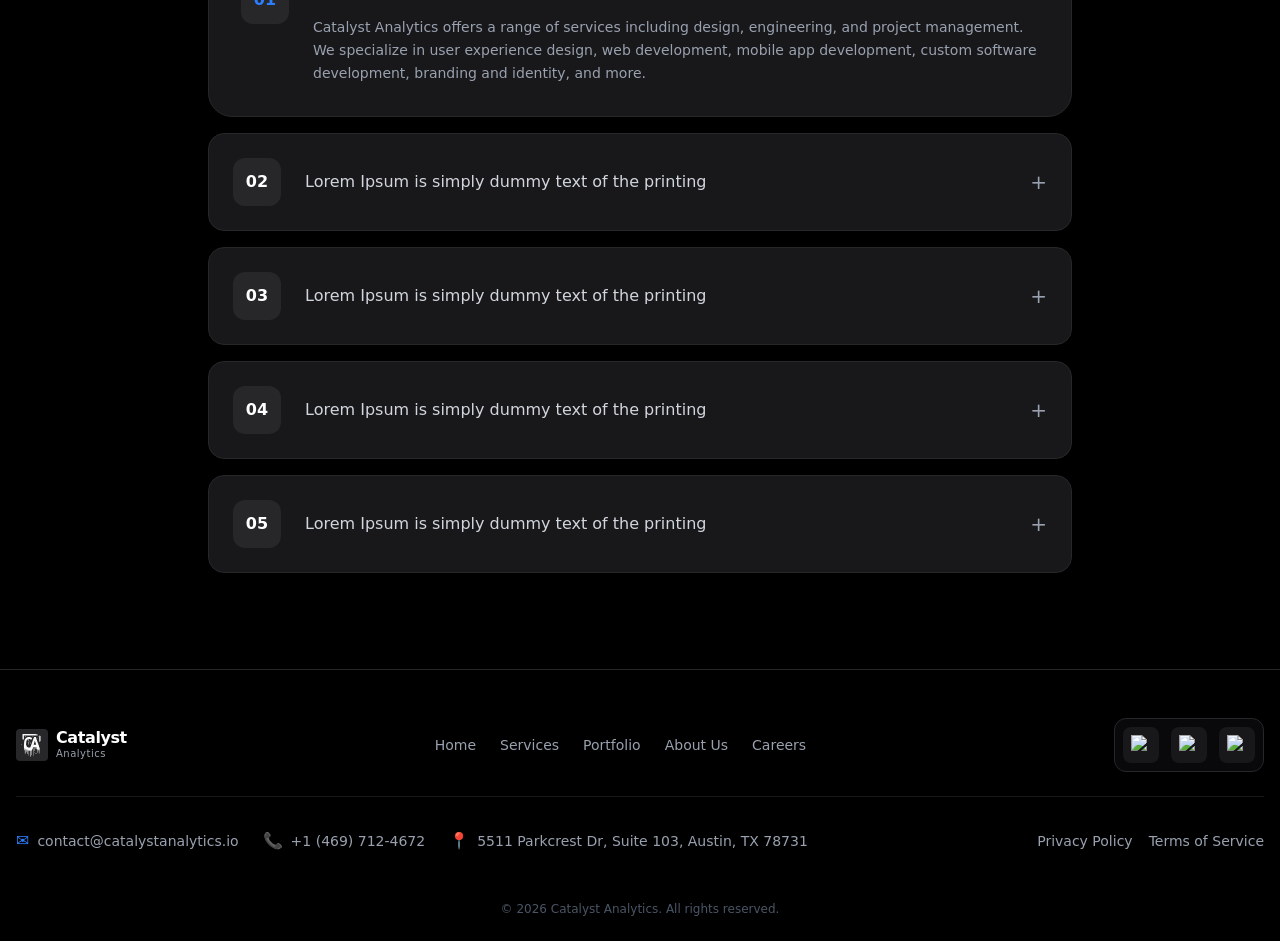
==== commit 75e965ca: "footer-p1" ====
--- a/index.html
+++ b/index.html
@@ -90,7 +90,7 @@
 
 
 
-<section class="mt-20">
+<section class="mt-20  ">
 
     <div class="border-t border-b border-zinc-800 py-8 flex flex-wrap items-center justify-center lg:justify-between gap-8 px-4 mb-24">
         <div class="h-6 w-24 flex items-center justify-center">
@@ -239,6 +239,73 @@
     </div>
 
 </section>
+<footer class="bg-black text-white border-t border-zinc-800 pt-12 pb-6 px-4 mt-24">
+    <div class="max-w-7xl mx-auto flex flex-col gap-8">
+        
+        <div class="flex flex-col md:flex-row items-center justify-between gap-6 pb-6 border-b border-zinc-900">
+            
+            <div class="flex items-center gap-2">
+                <div class="w-8 h-8 bg-zinc-800 rounded flex items-center justify-center overflow-hidden">
+                    <img src="./images/calogo1 1.png" alt="CA Лого" class="w-full h-full object-contain">
+                </div>
+                <div class="flex flex-col text-left">
+                    <span class="font-black text-base tracking-tight leading-none">Catalyst</span>
+                    <span class="text-[10px] text-gray-400 tracking-wider">Analytics</span>
+                </div>
+            </div>
+
+            <nav class="flex flex-wrap justify-center gap-6 text-sm text-gray-400">
+                <a href="#">Home</a>
+                <a href="#">Services</a>
+                <a href="#">Portfolio</a>
+                <a href="#">About Us</a>
+                <a href="#">Careers</a>
+            </nav>
+
+            <div class="border border-zinc-800 p-2 rounded-xl flex items-center gap-3 bg-zinc-950">
+                <div class="w-9 h-9 bg-zinc-900 rounded-lg flex items-center justify-center overflow-hidden">
+                    <img src="" alt="FB" class="w-5 h-5 object-contain">
+                </div>
+                <div class="w-9 h-9 bg-zinc-900 rounded-lg flex items-center justify-center overflow-hidden">
+                    <img src="" alt="TW" class="w-5 h-5 object-contain">
+                </div>
+                <div class="w-9 h-9 bg-zinc-900 rounded-lg flex items-center justify-center overflow-hidden">
+                    <img src="" alt="LN" class="w-5 h-5 object-contain">
+                </div>
+            </div>
+
+        </div>
+
+        <div class="flex flex-col md:flex-row items-center justify-between gap-6 text-xs md:text-sm text-gray-400">
+            
+            <div class="flex flex-col md:flex-row items-center gap-4 md:gap-6 text-center md:text-left">
+                <div class="flex items-center gap-2">
+                    <span class="text-blue-500 text-base">✉</span>
+                    <span>contact@catalystanalytics.io</span>
+                </div>
+                <div class="flex items-center gap-2">
+                    <span class="text-blue-500 text-base">📞</span>
+                    <span>+1 (469) 712-4672</span>
+                </div>
+                <div class="flex items-center gap-2">
+                    <span class="text-blue-500 text-base">📍</span>
+                    <span>5511 Parkcrest Dr, Suite 103, Austin, TX 78731</span>
+                </div>
+            </div>
+
+            <div class="flex items-center gap-4">
+                <a href="#">Privacy Policy</a>
+                <a href="#">Terms of Service</a>
+            </div>
+
+        </div>
+
+        <div class="text-center text-xs text-gray-600 pt-4">
+            <p>© 2026 Catalyst Analytics. All rights reserved.</p>
+        </div>
+
+    </div>
+</footer>
 
 
 
--- a/src/output.css
+++ b/src/output.css
@@ -11,11 +11,13 @@
     --color-blue-600: oklch(54.6% 0.245 262.881);
     --color-gray-300: oklch(87.2% 0.01 258.338);
     --color-gray-400: oklch(70.7% 0.022 261.325);
+    --color-gray-600: oklch(44.6% 0.03 256.802);
     --color-zinc-500: oklch(55.2% 0.016 285.938);
     --color-zinc-600: oklch(44.2% 0.017 285.786);
     --color-zinc-700: oklch(37% 0.013 285.805);
     --color-zinc-800: oklch(27.4% 0.006 286.033);
     --color-zinc-900: oklch(21% 0.006 285.885);
+    --color-zinc-950: oklch(14.1% 0.005 285.823);
     --color-black: #000;
     --color-white: #fff;
     --spacing: 0.25rem;
@@ -257,12 +259,18 @@
   .table {
     display: table;
   }
+  .h-5 {
+    height: calc(var(--spacing) * 5);
+  }
   .h-6 {
     height: calc(var(--spacing) * 6);
   }
   .h-8 {
     height: calc(var(--spacing) * 8);
   }
+  .h-9 {
+    height: calc(var(--spacing) * 9);
+  }
   .h-12 {
     height: calc(var(--spacing) * 12);
   }
@@ -281,9 +289,15 @@
   .min-h-screen {
     min-height: 100vh;
   }
+  .w-5 {
+    width: calc(var(--spacing) * 5);
+  }
   .w-8 {
     width: calc(var(--spacing) * 8);
   }
+  .w-9 {
+    width: calc(var(--spacing) * 9);
+  }
   .w-12 {
     width: calc(var(--spacing) * 12);
   }
@@ -295,6 +309,12 @@
   }
   .w-72 {
     width: calc(var(--spacing) * 72);
+  }
+  .w-\[1\] {
+    width: 1;
+  }
+  .w-\[100px\] {
+    width: 100px;
   }
   .w-full {
     width: 100%;
@@ -421,6 +441,9 @@
   .border-zinc-800 {
     border-color: var(--color-zinc-800);
   }
+  .border-zinc-900 {
+    border-color: var(--color-zinc-900);
+  }
   .bg-black {
     background-color: var(--color-black);
   }
@@ -442,12 +465,18 @@
   .bg-zinc-900 {
     background-color: var(--color-zinc-900);
   }
+  .bg-zinc-950 {
+    background-color: var(--color-zinc-950);
+  }
   .object-contain {
     object-fit: contain;
   }
   .object-cover {
     object-fit: cover;
   }
+  .p-2 {
+    padding: calc(var(--spacing) * 2);
+  }
   .p-5 {
     padding: calc(var(--spacing) * 5);
   }
@@ -486,6 +515,15 @@
   }
   .py-8 {
     padding-block: calc(var(--spacing) * 8);
+  }
+  .pt-4 {
+    padding-top: calc(var(--spacing) * 4);
+  }
+  .pt-12 {
+    padding-top: calc(var(--spacing) * 12);
+  }
+  .pb-6 {
+    padding-bottom: calc(var(--spacing) * 6);
   }
   .text-center {
     text-align: center;
@@ -524,6 +562,9 @@
     font-size: var(--text-xs);
     line-height: var(--tw-leading, var(--text-xs--line-height));
   }
+  .text-\[10px\] {
+    font-size: 10px;
+  }
   .leading-none {
     --tw-leading: 1;
     line-height: 1;
@@ -573,6 +614,9 @@
   .text-gray-400 {
     color: var(--color-gray-400);
   }
+  .text-gray-600 {
+    color: var(--color-gray-600);
+  }
   .text-white {
     color: var(--color-white);
   }
@@ -673,6 +717,11 @@
     @media (width >= 48rem) {
       font-size: var(--text-sm);
       line-height: var(--tw-leading, var(--text-sm--line-height));
+    }
+  }
+  .lg\:max-w-\[1200px\] {
+    @media (width >= 64rem) {
+      max-width: 1200px;
     }
   }
   .lg\:grid-cols-3 {
